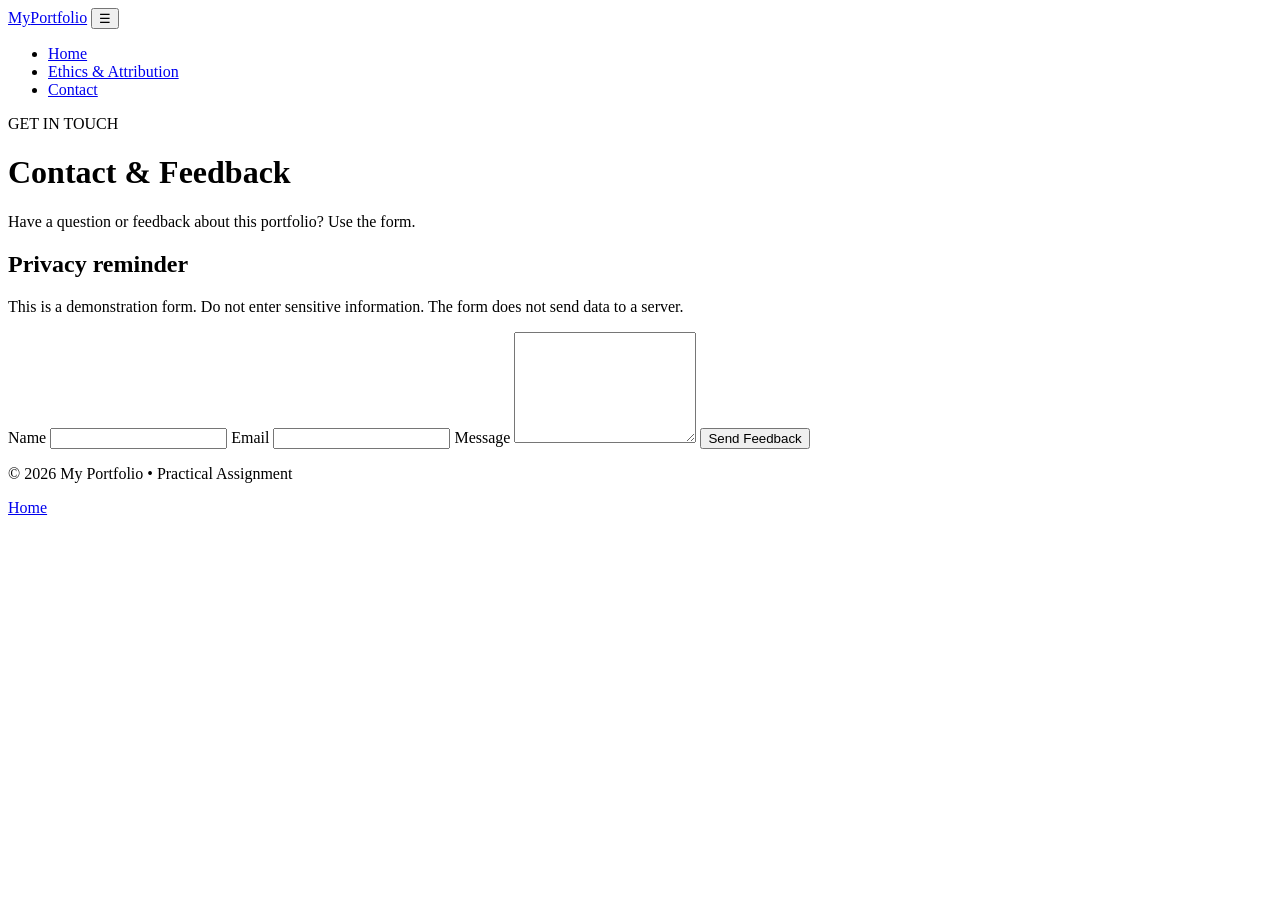
==== contact.html @ db3dae6a "Create contact.html" ====
<!DOCTYPE html>
<html lang="en">
<head>
  <meta charset="UTF-8">
  <meta name="viewport" content="width=device-width, initial-scale=1.0">
  <meta name="description" content="Contact and feedback form for the BSIT student portfolio.">
  <title>Contact | My Portfolio</title>
  <link rel="stylesheet" href="style.css">
</head>
<body>
  <header class="site-header">
    <nav class="nav container" aria-label="Main navigation">
      <a class="logo" href="index.html">My<span>Portfolio</span></a>
      <button class="menu-toggle" aria-label="Open navigation menu" aria-expanded="false">☰</button>
      <ul class="nav-links">
        <li><a href="index.html">Home</a></li>
        <li><a href="ethics.html">Ethics & Attribution</a></li>
        <li><a class="active" href="contact.html">Contact</a></li>
      </ul>
    </nav>
  </header>

  <main class="section">
    <div class="container contact-grid">
      <div>
        <p class="eyebrow">GET IN TOUCH</p>
        <h1>Contact & Feedback</h1>
        <p class="lead">Have a question or feedback about this portfolio? Use the form.</p>
        <div class="card">
          <h2>Privacy reminder</h2>
          <p>This is a demonstration form. Do not enter sensitive information. The form does not send data to a server.</p>
        </div>
      </div>

      <form class="contact-form" id="contactForm">
        <label for="name">Name</label>
        <input id="name" name="name" type="text" autocomplete="name" required>

        <label for="email">Email</label>
        <input id="email" name="email" type="email" autocomplete="email" required>

        <label for="message">Message</label>
        <textarea id="message" name="message" rows="7" required></textarea>

        <button class="button" type="submit">Send Feedback</button>
        <p id="formMessage" class="form-message" role="status" aria-live="polite"></p>
      </form>
    </div>
  </main>

  <footer>
    <div class="container footer-content">
      <p>© 2026 My Portfolio • Practical Assignment</p>
      <a href="index.html">Home</a>
    </div>
  </footer>
  <script src="script.js"></script>
</body>
</html>
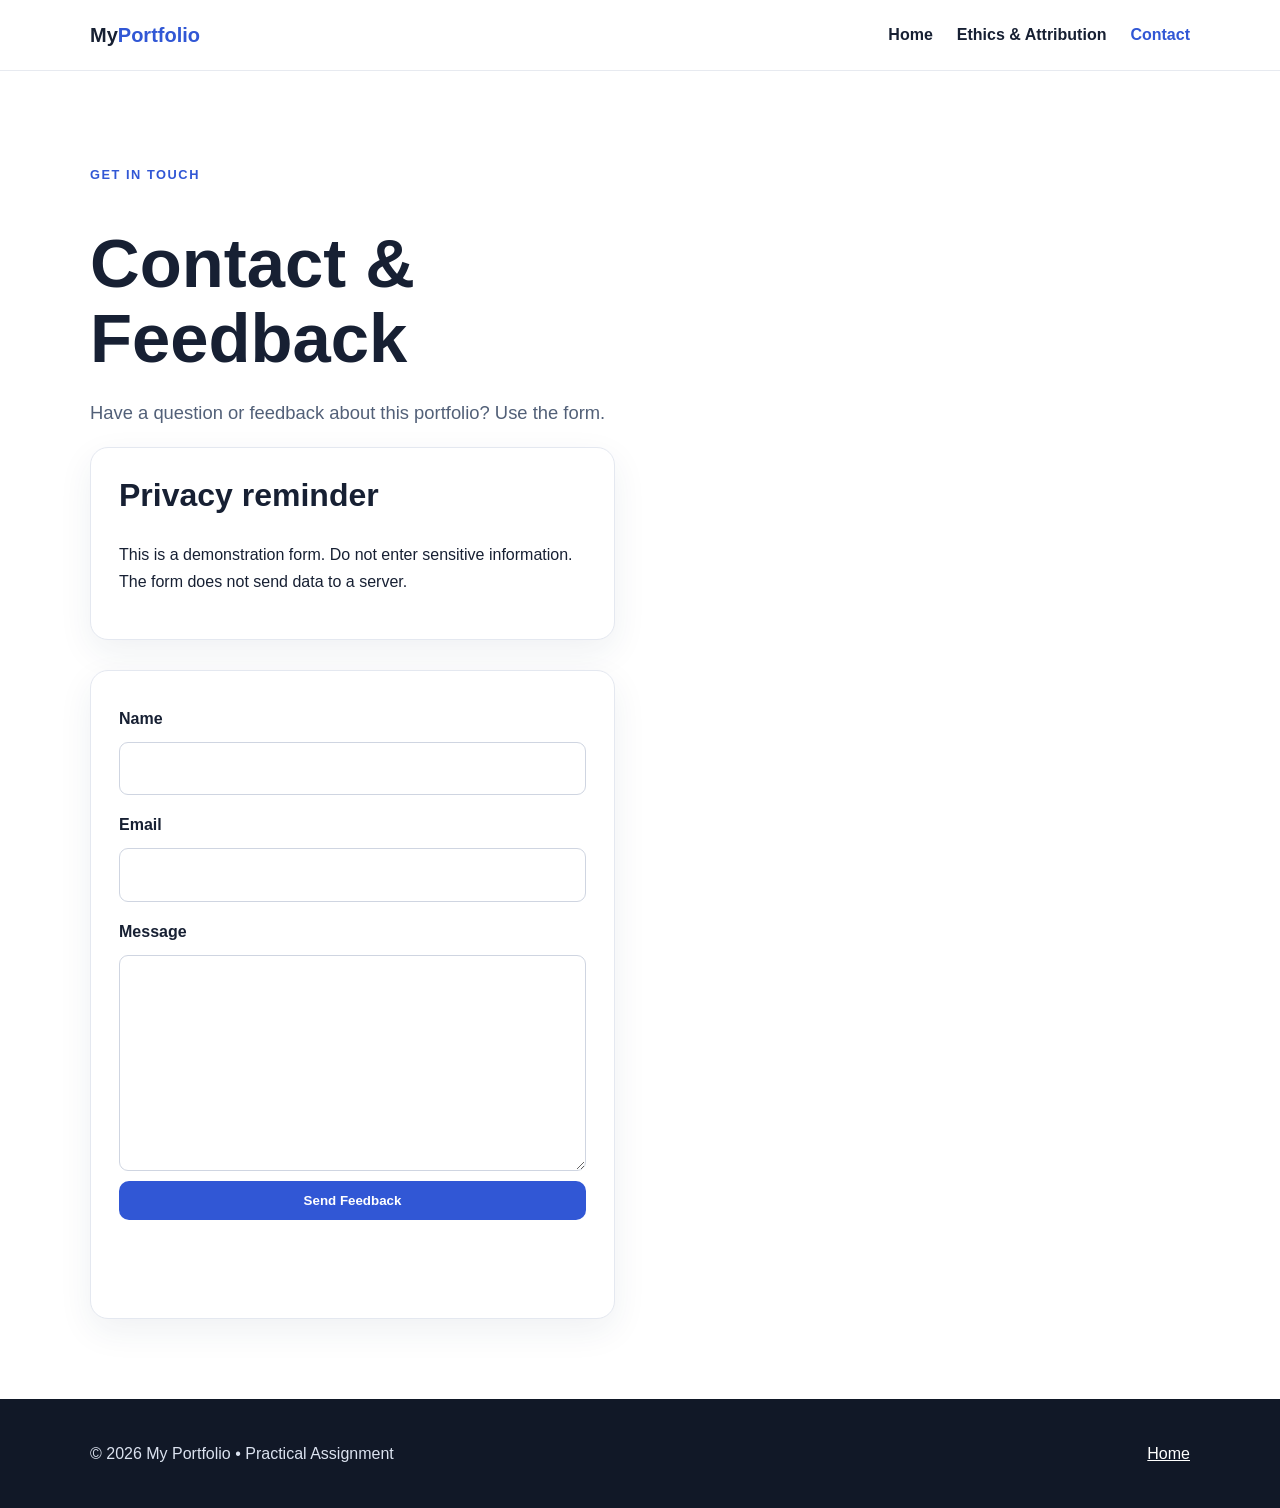
==== commit 243a1d8e: "Update contact.html" ====
--- a/contact.html
+++ b/contact.html
@@ -24,7 +24,7 @@
     <div class="container contact-grid">
       <div>
         <p class="eyebrow">GET IN TOUCH</p>
-        <h1>Contact & Feedback</h1>
+        <div> <h1>Contact & Feedback</h1>
         <p class="lead">Have a question or feedback about this portfolio? Use the form.</p>
         <div class="card">
           <h2>Privacy reminder</h2>
--- a/style.css
+++ b/style.css
@@ -0,0 +1,94 @@
+* { box-sizing: border-box; }
+html { scroll-behavior: smooth; }
+body {
+  margin: 0;
+  font-family: Arial, Helvetica, sans-serif;
+  color: #172033;
+  background: #ffffff;
+  line-height: 1.7;
+}
+a { color: inherit; }
+.container { width: min(1100px, 92%); margin: 0 auto; }
+.narrow { max-width: 850px; }
+.site-header {
+  position: sticky; top: 0; z-index: 10;
+  background: rgba(255,255,255,.96);
+  border-bottom: 1px solid #e7eaf0;
+}
+.nav { min-height: 70px; display: flex; align-items: center; justify-content: space-between; gap: 20px; }
+.logo { font-size: 1.25rem; font-weight: 800; text-decoration: none; }
+.logo span, .hero h1 span { color: #3157d5; }
+.nav-links { list-style: none; display: flex; gap: 24px; margin: 0; padding: 0; }
+.nav-links a { text-decoration: none; font-weight: 600; padding: 8px 0; }
+.nav-links a:hover, .nav-links .active { color: #3157d5; }
+.menu-toggle { display: none; border: 0; background: transparent; font-size: 1.6rem; cursor: pointer; }
+.hero { background: linear-gradient(135deg, #f3f6ff, #ffffff); padding: 100px 0 85px; }
+.hero-grid { display: grid; grid-template-columns: 1.4fr .8fr; align-items: center; gap: 60px; }
+.eyebrow { color: #3157d5; font-weight: 800; letter-spacing: .12em; font-size: .8rem; margin-bottom: 10px; }
+h1 { font-size: clamp(2.3rem, 6vw, 4.3rem); line-height: 1.1; margin: 0 0 20px; }
+h2 { font-size: 2rem; line-height: 1.2; margin-top: 0; }
+h3 { margin-top: 0; }
+.lead { font-size: 1.15rem; color: #526078; max-width: 680px; }
+.buttons { display: flex; flex-wrap: wrap; gap: 12px; margin-top: 28px; }
+.button {
+  display: inline-block; border: 0; border-radius: 10px; padding: 12px 20px;
+  background: #3157d5; color: white; text-decoration: none; font-weight: 700;
+  cursor: pointer;
+}
+.button:hover { opacity: .9; }
+.button.secondary { background: #e8edff; color: #2445aa; }
+.profile-card, .card, .contact-form, .info-block {
+  border: 1px solid #e4e8f0; border-radius: 18px; background: white;
+  padding: 28px; box-shadow: 0 12px 35px rgba(35,50,90,.07);
+}
+.profile-card { text-align: center; }
+.avatar {
+  width: 110px; height: 110px; margin: 0 auto 20px; border-radius: 50%;
+  display: grid; place-items: center; background: #e8edff; color: #3157d5;
+  font-size: 3rem; font-weight: 800;
+}
+.section { padding: 80px 0; }
+.section .container > div {
+  display: flex;
+  flex-direction: column;
+  gap: 30px;}
+.soft { background: #f7f8fb; }
+.cards { display: grid; grid-template-columns: repeat(3, 1fr); gap: 22px; margin-top: 30px; }
+.wide-text { max-width: 780px; font-size: 1.1rem; }
+.info-block { margin-top: 24px; }
+.info-block li { margin: 8px 0; }
+.contact-grid { display: grid; grid-template-columns: 1fr 1fr; gap: 50px; align-items: start; }
+.contact-form { display: flex; flex-direction: column; gap: 10px; }
+.contact-form label { font-weight: 700; margin-top: 6px; }
+.contact-form input, .contact-form textarea {
+  width: 100%; padding: 12px; border: 1px solid #cfd5e1; border-radius: 9px;
+  font: inherit; background: #fff;
+}
+.contact-form input:focus, .contact-form textarea:focus, a:focus, button:focus {
+  outline: 3px solid #9fb3ff; outline-offset: 2px;
+}
+.form-message { min-height: 28px; font-weight: 700; color: #3157d5; }
+footer { background: #111827; color: #dbe2ef; padding: 25px 0; }
+.footer-content { display: flex; justify-content: space-between; gap: 20px; align-items: center; }
+.footer-content a { color: white; }
+@media (max-width: 760px) {
+  .menu-toggle { display: block; }
+  .nav-links {
+    display: none; position: absolute; left: 4%; right: 4%; top: 70px;
+    background: white; padding: 18px; border: 1px solid #e4e8f0; border-radius: 12px;
+    flex-direction: column; gap: 10px; box-shadow: 0 12px 30px rgba(0,0,0,.08);
+  }
+  .nav-links.open { display: flex; }
+  .hero { padding: 70px 0; }
+  .hero-grid, .contact-grid, .cards { grid-template-columns: 1fr; }
+  .footer-content { flex-direction: column; align-items: flex-start; }
+}
+
+.profile-image {
+  width: 150px;
+  height: 150px;
+  object-fit: cover;
+  border-radius: 50%;
+  display: block;
+  margin: 0 auto 20px;
+}
